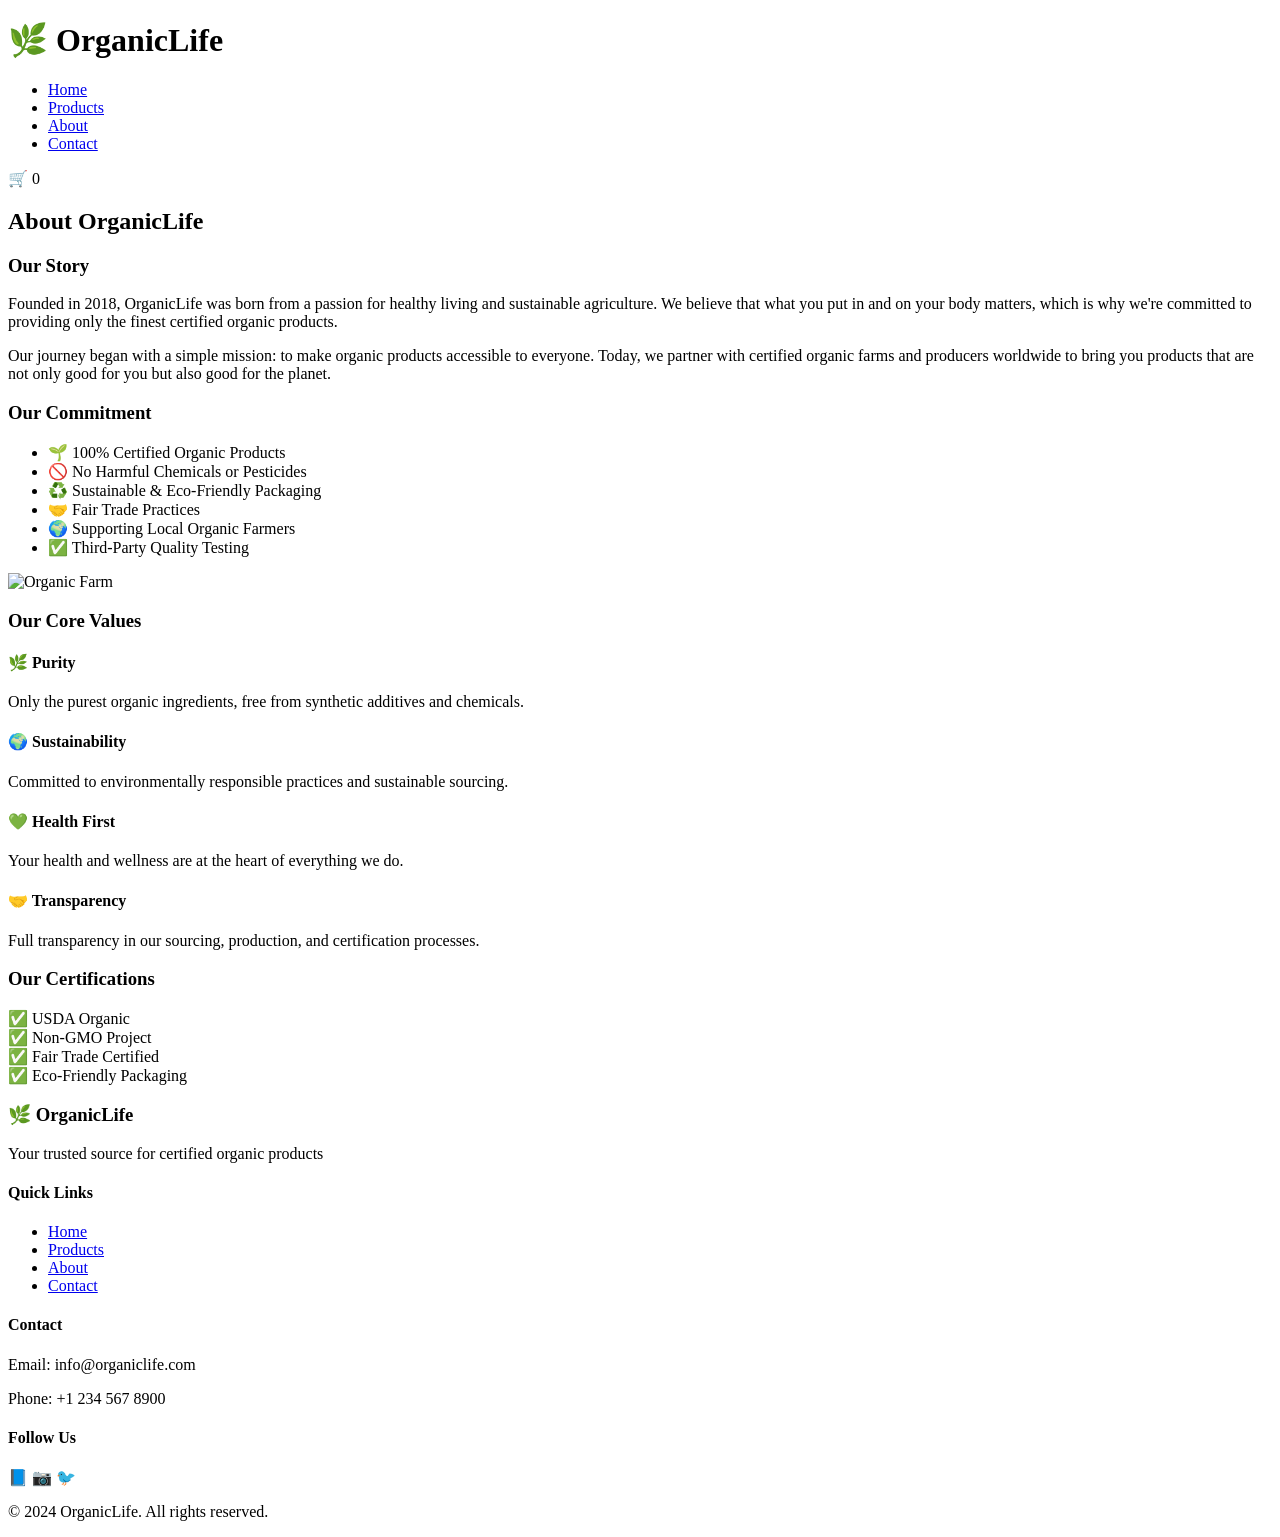
==== about.html @ 297b633a "Update and rename About.html to about.html" ====
<!DOCTYPE html>
<html lang="en">
<head>
    <meta charset="UTF-8">
    <meta name="viewport" content="width=device-width, initial-scale=1.0">
    <title>About - OrganicLife</title>
    <link rel="stylesheet" href="styles.css">
</head>
<body>
    <!-- Header -->
    <header>
        <div class="container">
            <div class="logo">
                <h1>🌿 OrganicLife</h1>
            </div>
            <nav>
                <ul>
                    <li><a href="index.html">Home</a></li>
                    <li><a href="products.html">Products</a></li>
                    <li><a href="about.html" class="active">About</a></li>
                    <li><a href="contact.html">Contact</a></li>
                </ul>
            </nav>
            <div class="cart-icon">
                <span>🛒</span>
                <span class="cart-count">0</span>
            </div>
        </div>
    </header>

    <!-- About Section -->
    <section class="about-section">
        <div class="container">
            <h2>About OrganicLife</h2>
            <div class="about-content">
                <div class="about-text">
                    <h3>Our Story</h3>
                    <p>Founded in 2018, OrganicLife was born from a passion for healthy living and sustainable agriculture. We believe that what you put in and on your body matters, which is why we're committed to providing only the finest certified organic products.</p>
                    <p>Our journey began with a simple mission: to make organic products accessible to everyone. Today, we partner with certified organic farms and producers worldwide to bring you products that are not only good for you but also good for the planet.</p>
                    
                    <h3>Our Commitment</h3>
                    <ul class="features-list">
                        <li>🌱 100% Certified Organic Products</li>
                        <li>🚫 No Harmful Chemicals or Pesticides</li>
                        <li>♻️ Sustainable & Eco-Friendly Packaging</li>
                        <li>🤝 Fair Trade Practices</li>
                        <li>🌍 Supporting Local Organic Farmers</li>
                        <li>✅ Third-Party Quality Testing</li>
                    </ul>
                </div>
                <div class="about-image">
                    <img src="https://images.unsplash.com/photo-1464226184884-fa280b87c399?w=600" alt="Organic Farm">
                </div>
            </div>
            
            <div class="values">
                <h3>Our Core Values</h3>
                <div class="values-grid">
                    <div class="value-card">
                        <h4>🌿 Purity</h4>
                        <p>Only the purest organic ingredients, free from synthetic additives and chemicals.</p>
                    </div>
                    <div class="value-card">
                        <h4>🌍 Sustainability</h4>
                        <p>Committed to environmentally responsible practices and sustainable sourcing.</p>
                    </div>
                    <div class="value-card">
                        <h4>💚 Health First</h4>
                        <p>Your health and wellness are at the heart of everything we do.</p>
                    </div>
                    <div class="value-card">
                        <h4>🤝 Transparency</h4>
                        <p>Full transparency in our sourcing, production, and certification processes.</p>
                    </div>
                </div>
            </div>

            <div class="certifications">
                <h3>Our Certifications</h3>
                <div class="cert-badges">
                    <div class="cert-badge">✅ USDA Organic</div>
                    <div class="cert-badge">✅ Non-GMO Project</div>
                    <div class="cert-badge">✅ Fair Trade Certified</div>
                    <div class="cert-badge">✅ Eco-Friendly Packaging</div>
                </div>
            </div>
        </div>
    </section>

    <!-- Footer -->
    <footer>
        <div class="container">
            <div class="footer-content">
                <div class="footer-section">
                    <h3>🌿 OrganicLife</h3>
                    <p>Your trusted source for certified organic products</p>
                </div>
                <div class="footer-section">
                    <h4>Quick Links</h4>
                    <ul>
                        <li><a href="index.html">Home</a></li>
                        <li><a href="products.html">Products</a></li>
                        <li><a href="about.html">About</a></li>
                        <li><a href="contact.html">Contact</a></li>
                    </ul>
                </div>
                <div class="footer-section">
                    <h4>Contact</h4>
                    <p>Email: info@organiclife.com</p>
                    <p>Phone: +1 234 567 8900</p>
                </div>
                <div class="footer-section">
                    <h4>Follow Us</h4>
                    <div class="social-icons">
                        <span>📘</span>
                        <span>📷</span>
                        <span>🐦</span>
                    </div>
                </div>
            </div>
            <div class="footer-bottom">
                <p>&copy; 2024 OrganicLife. All rights reserved.</p>
            </div>
        </div>
    </footer>

    <script src="script.js"></script>
</body>
</html>
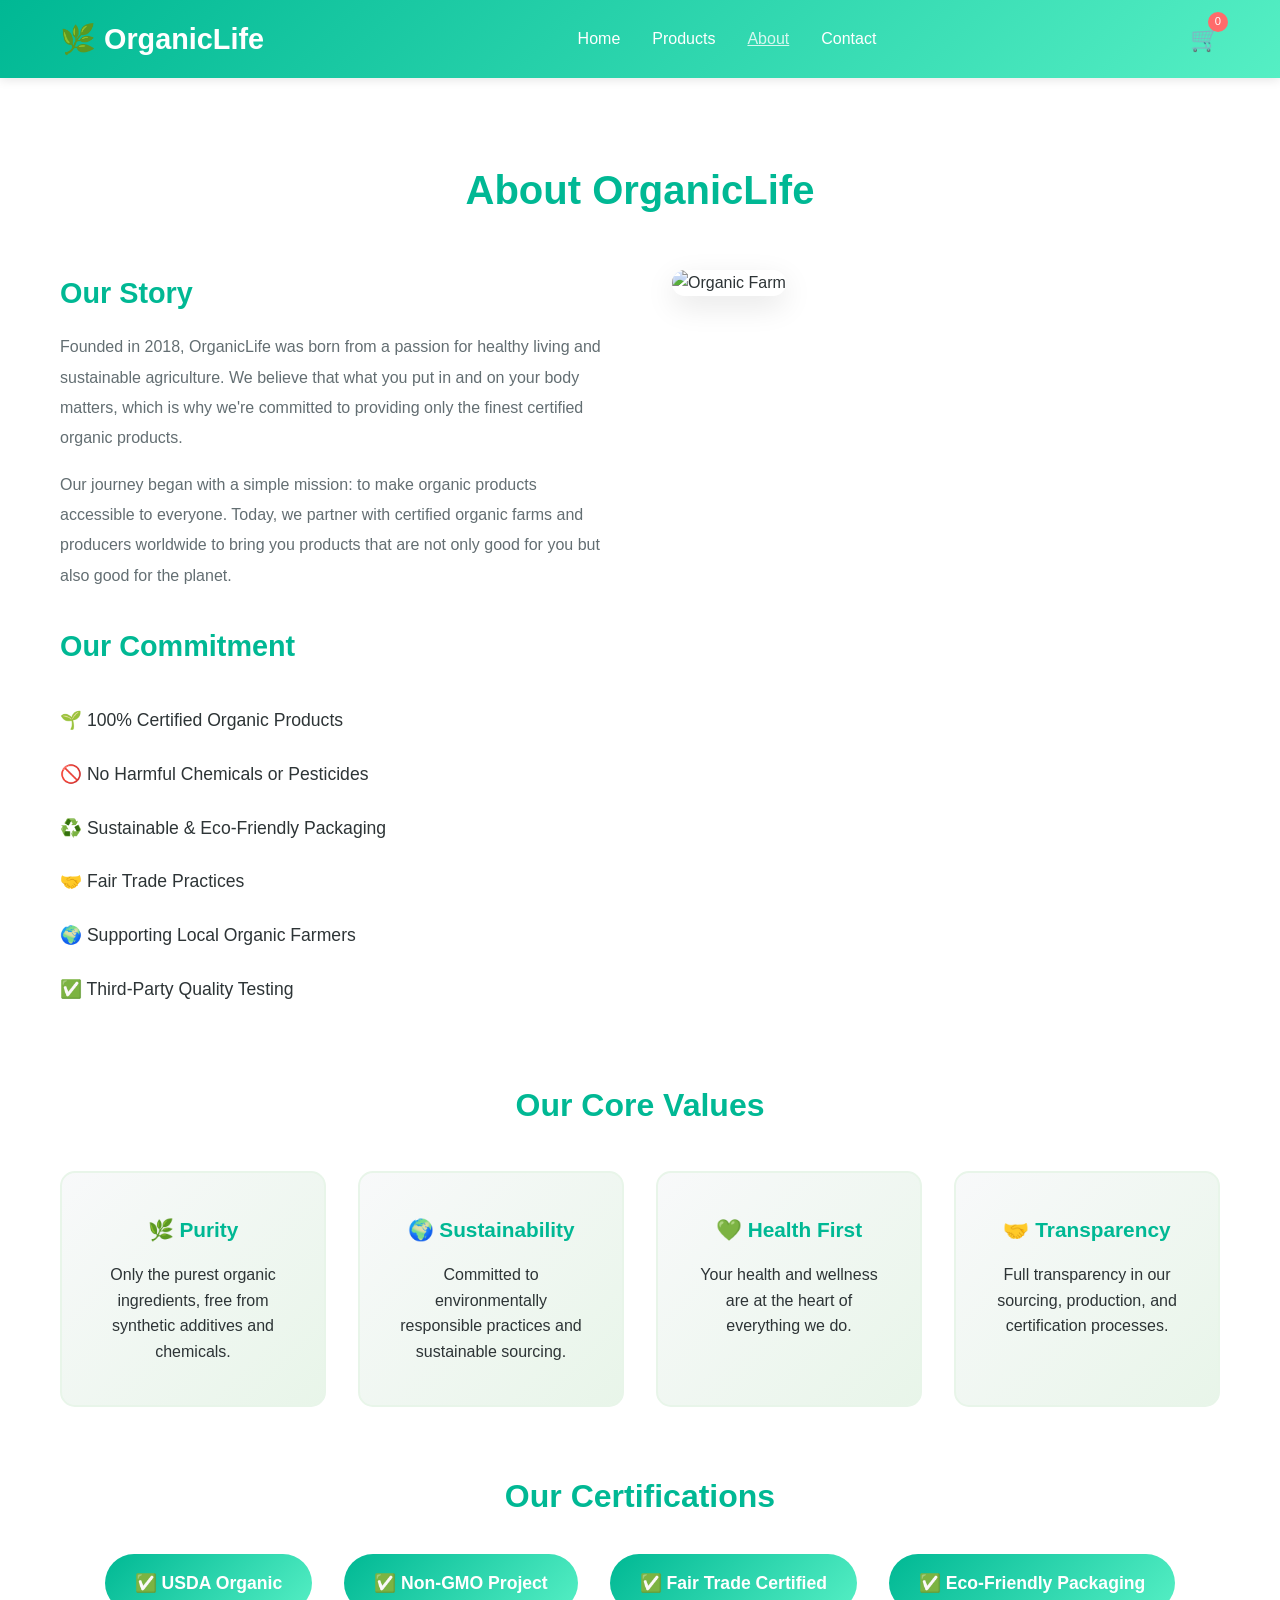
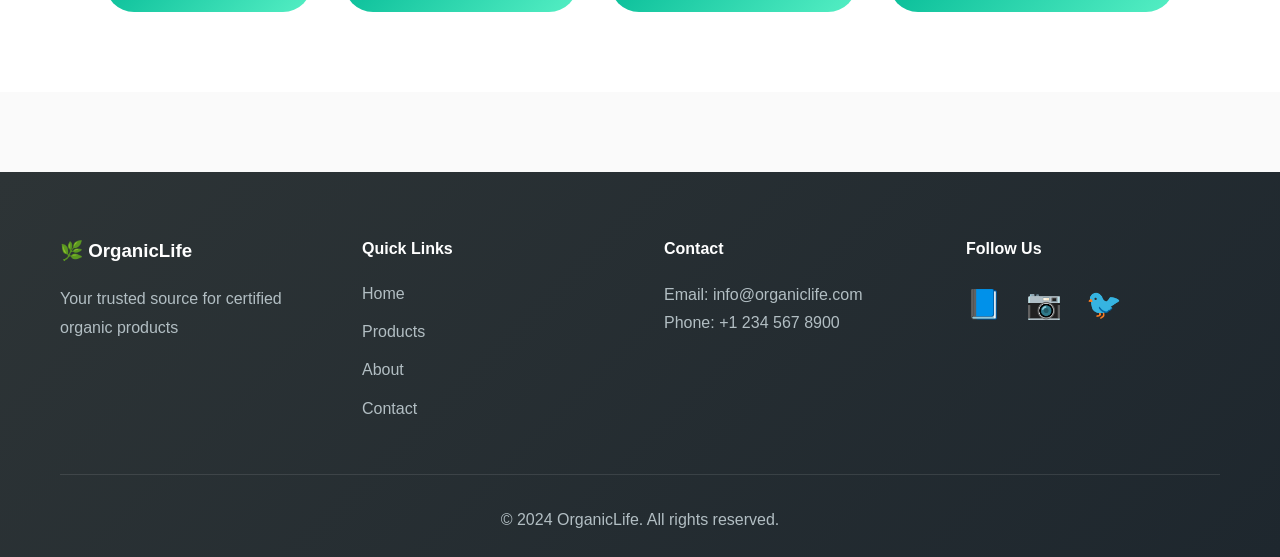
==== commit 144f498d: "Update about.html" ====
--- a/about.html
+++ b/about.html
@@ -1,6 +1,15 @@
 <!DOCTYPE html>
 <html lang="en">
 <head>
+    <!-- Google tag (gtag.js) -->
+<script async src="https://www.googletagmanager.com/gtag/js?id=G-SJ2JXGEDD1"></script>
+<script>
+  window.dataLayer = window.dataLayer || [];
+  function gtag(){dataLayer.push(arguments);}
+  gtag('js', new Date());
+
+  gtag('config', 'G-SJ2JXGEDD1');
+</script>
     <meta charset="UTF-8">
     <meta name="viewport" content="width=device-width, initial-scale=1.0">
     <title>About - OrganicLife</title>
--- a/styles.css
+++ b/styles.css
@@ -0,0 +1,700 @@
+* {
+    margin: 0;
+    padding: 0;
+    box-sizing: border-box;
+}
+
+body {
+    font-family: 'Segoe UI', Tahoma, Geneva, Verdana, sans-serif;
+    line-height: 1.6;
+    color: #2d3436;
+    background: #fafafa;
+}
+
+.container {
+    max-width: 1200px;
+    margin: 0 auto;
+    padding: 0 20px;
+}
+
+/* Header */
+header {
+    background: linear-gradient(135deg, #00b894 0%, #55efc4 100%);
+    color: white;
+    padding: 1rem 0;
+    box-shadow: 0 2px 10px rgba(0,0,0,0.1);
+    position: sticky;
+    top: 0;
+    z-index: 1000;
+}
+
+header .container {
+    display: flex;
+    justify-content: space-between;
+    align-items: center;
+}
+
+.logo h1 {
+    font-size: 1.8rem;
+    font-weight: bold;
+}
+
+nav ul {
+    display: flex;
+    list-style: none;
+    gap: 2rem;
+}
+
+nav a {
+    color: white;
+    text-decoration: none;
+    font-weight: 500;
+    transition: opacity 0.3s;
+}
+
+nav a:hover,
+nav a.active {
+    opacity: 0.8;
+    text-decoration: underline;
+}
+
+.cart-icon {
+    position: relative;
+    cursor: pointer;
+    font-size: 1.5rem;
+}
+
+.cart-count {
+    position: absolute;
+    top: -8px;
+    right: -8px;
+    background: #ff6b6b;
+    color: white;
+    border-radius: 50%;
+    width: 20px;
+    height: 20px;
+    display: flex;
+    align-items: center;
+    justify-content: center;
+    font-size: 0.7rem;
+}
+
+/* Hero Section */
+.hero {
+    background: linear-gradient(rgba(0, 184, 148, 0.85), rgba(85, 239, 196, 0.85)), 
+                url('https://images.unsplash.com/photo-1464226184884-fa280b87c399?w=1200') center/cover;
+    color: white;
+    padding: 120px 20px;
+    text-align: center;
+}
+
+.hero-content h2 {
+    font-size: 3.5rem;
+    margin-bottom: 1rem;
+    text-shadow: 2px 2px 4px rgba(0,0,0,0.2);
+}
+
+.hero-content p {
+    font-size: 1.4rem;
+    margin-bottom: 2rem;
+    text-shadow: 1px 1px 2px rgba(0,0,0,0.2);
+}
+
+.cta-button {
+    background: white;
+    color: #00b894;
+    padding: 15px 40px;
+    border: none;
+    border-radius: 30px;
+    font-size: 1.1rem;
+    font-weight: bold;
+    cursor: pointer;
+    transition: transform 0.3s, box-shadow 0.3s;
+}
+
+.cta-button:hover {
+    transform: translateY(-3px);
+    box-shadow: 0 10px 25px rgba(0,0,0,0.2);
+}
+
+/* Featured Section */
+.featured {
+    padding: 80px 20px;
+    background: white;
+}
+
+.featured h2 {
+    text-align: center;
+    font-size: 2.5rem;
+    margin-bottom: 1rem;
+    color: #00b894;
+}
+
+.section-subtitle {
+    text-align: center;
+    color: #636e72;
+    margin-bottom: 3rem;
+    font-size: 1.1rem;
+}
+
+.product-grid {
+    display: grid;
+    grid-template-columns: repeat(auto-fill, minmax(280px, 1fr));
+    gap: 2.5rem;
+}
+
+.product-card {
+    background: white;
+    border-radius: 15px;
+    overflow: hidden;
+    box-shadow: 0 5px 20px rgba(0,0,0,0.08);
+    transition: transform 0.3s, box-shadow 0.3s;
+    cursor: pointer;
+    border: 2px solid #f0f0f0;
+    position: relative;
+}
+
+.product-card:hover {
+    transform: translateY(-10px);
+    box-shadow: 0 15px 35px rgba(0,184,148,0.15);
+    border-color: #00b894;
+}
+
+.organic-badge {
+    position: absolute;
+    top: 10px;
+    right: 10px;
+    background: #00b894;
+    color: white;
+    padding: 5px 12px;
+    border-radius: 20px;
+    font-size: 0.8rem;
+    font-weight: bold;
+    z-index: 10;
+}
+
+.product-card img {
+    width: 100%;
+    height: 280px;
+    object-fit: cover;
+}
+
+.product-card h3 {
+    padding: 15px 20px 5px;
+    font-size: 1.3rem;
+    color: #2d3436;
+}
+
+.product-card .price {
+    padding: 5px 20px 10px;
+    color: #00b894;
+    font-size: 1.4rem;
+    font-weight: bold;
+}
+
+.add-to-cart-mini {
+    width: calc(100% - 40px);
+    margin: 0 20px 20px;
+    padding: 12px 20px;
+    background: linear-gradient(135deg, #00b894 0%, #55efc4 100%);
+    color: white;
+    border: none;
+    border-radius: 25px;
+    font-size: 1rem;
+    font-weight: bold;
+    cursor: pointer;
+    transition: transform 0.3s, box-shadow 0.3s;
+}
+
+.add-to-cart-mini:hover {
+    transform: translateY(-2px);
+    box-shadow: 0 5px 15px rgba(0,184,148,0.3);
+}
+
+/* Benefits Section */
+.benefits {
+    padding: 80px 20px;
+    background: linear-gradient(135deg, #f8f9fa 0%, #e8f5e9 100%);
+}
+
+.benefits h2 {
+    text-align: center;
+    font-size: 2.5rem;
+    margin-bottom: 3rem;
+    color: #00b894;
+}
+
+.benefits-grid {
+    display: grid;
+    grid-template-columns: repeat(auto-fit, minmax(250px, 1fr));
+    gap: 2rem;
+}
+
+.benefit-card {
+    background: white;
+    padding: 2.5rem;
+    border-radius: 15px;
+    text-align: center;
+    box-shadow: 0 5px 15px rgba(0,0,0,0.08);
+    transition: transform 0.3s;
+}
+
+.benefit-card:hover {
+    transform: translateY(-5px);
+}
+
+.benefit-icon {
+    font-size: 3rem;
+    display: block;
+    margin-bottom: 1rem;
+}
+
+.benefit-card h3 {
+    color: #00b894;
+    margin-bottom: 1rem;
+}
+
+/* Products Section */
+.products-section {
+    padding: 80px 20px;
+    min-height: 70vh;
+}
+
+.products-section h2 {
+    text-align: center;
+    font-size: 2.5rem;
+    margin-bottom: 1rem;
+    color: #00b894;
+}
+
+/* About Section */
+.about-section {
+    padding: 80px 20px;
+    background: white;
+}
+
+.about-section h2 {
+    text-align: center;
+    font-size: 2.5rem;
+    margin-bottom: 3rem;
+    color: #00b894;
+}
+
+.about-content {
+    display: grid;
+    grid-template-columns: 1fr 1fr;
+    gap: 4rem;
+    margin-bottom: 4rem;
+}
+
+.about-text h3 {
+    color: #00b894;
+    margin-bottom: 1rem;
+    margin-top: 2rem;
+    font-size: 1.8rem;
+}
+
+.about-text h3:first-child {
+    margin-top: 0;
+}
+
+.about-text p {
+    margin-bottom: 1rem;
+    line-height: 1.9;
+    color: #636e72;
+}
+
+.features-list {
+    list-style: none;
+    margin-top: 1.5rem;
+}
+
+.features-list li {
+    padding: 0.8rem 0;
+    font-size: 1.1rem;
+    color: #2d3436;
+}
+
+.about-image img {
+    width: 100%;
+    border-radius: 15px;
+    box-shadow: 0 10px 30px rgba(0,0,0,0.1);
+}
+
+.values {
+    margin-top: 4rem;
+}
+
+.values h3 {
+    text-align: center;
+    color: #00b894;
+    margin-bottom: 2.5rem;
+    font-size: 2rem;
+}
+
+.values-grid {
+    display: grid;
+    grid-template-columns: repeat(auto-fit, minmax(250px, 1fr));
+    gap: 2rem;
+}
+
+.value-card {
+    background: linear-gradient(135deg, #f8f9fa 0%, #e8f5e9 100%);
+    padding: 2.5rem;
+    border-radius: 15px;
+    text-align: center;
+    border: 2px solid #e8f5e9;
+    transition: transform 0.3s, border-color 0.3s;
+}
+
+.value-card:hover {
+    transform: translateY(-5px);
+    border-color: #00b894;
+}
+
+.value-card h4 {
+    color: #00b894;
+    margin-bottom: 1rem;
+    font-size: 1.3rem;
+}
+
+.certifications {
+    margin-top: 4rem;
+    text-align: center;
+}
+
+.certifications h3 {
+    color: #00b894;
+    margin-bottom: 2rem;
+    font-size: 2rem;
+}
+
+.cert-badges {
+    display: flex;
+    justify-content: center;
+    gap: 2rem;
+    flex-wrap: wrap;
+}
+
+.cert-badge {
+    background: linear-gradient(135deg, #00b894 0%, #55efc4 100%);
+    color: white;
+    padding: 15px 30px;
+    border-radius: 30px;
+    font-weight: bold;
+    font-size: 1.1rem;
+}
+
+/* Contact Section */
+.contact-section {
+    padding: 80px 20px;
+    background: white;
+}
+
+.contact-section h2 {
+    text-align: center;
+    font-size: 2.5rem;
+    margin-bottom: 1rem;
+    color: #00b894;
+}
+
+.contact-content {
+    display: grid;
+    grid-template-columns: 1fr 1fr;
+    gap: 4rem;
+    margin-top: 3rem;
+}
+
+.contact-info h3 {
+    color: #00b894;
+    margin-bottom: 1rem;
+    font-size: 1.8rem;
+}
+
+.contact-info > p {
+    color: #636e72;
+    line-height: 1.8;
+    margin-bottom: 2rem;
+}
+
+.info-item {
+    margin: 2.5rem 0;
+}
+
+.info-item h4 {
+    color: #00b894;
+    margin-bottom: 0.8rem;
+    font-size: 1.2rem;
+}
+
+.info-item p {
+    color: #636e72;
+    line-height: 1.8;
+}
+
+.contact-form {
+    background: linear-gradient(135deg, #f8f9fa 0%, #e8f5e9 100%);
+    padding: 2.5rem;
+    border-radius: 15px;
+    box-shadow: 0 5px 20px rgba(0,0,0,0.08);
+}
+
+.contact-form h3 {
+    color: #00b894;
+    margin-bottom: 2rem;
+    font-size: 1.8rem;
+}
+
+.form-group {
+    margin-bottom: 1.5rem;
+}
+
+.form-group label {
+    display: block;
+    margin-bottom: 0.5rem;
+    color: #2d3436;
+    font-weight: 600;
+}
+
+.form-group input,
+.form-group textarea {
+    width: 100%;
+    padding: 14px;
+    border: 2px solid #dfe6e9;
+    border-radius: 8px;
+    font-size: 1rem;
+    font-family: inherit;
+    transition: border-color 0.3s;
+}
+
+.form-group input:focus,
+.form-group textarea:focus {
+    outline: none;
+    border-color: #00b894;
+}
+
+.submit-btn {
+    background: linear-gradient(135deg, #00b894 0%, #55efc4 100%);
+    color: white;
+    padding: 14px 40px;
+    border: none;
+    border-radius: 30px;
+    font-size: 1.1rem;
+    font-weight: bold;
+    cursor: pointer;
+    transition: transform 0.3s, box-shadow 0.3s;
+}
+
+.submit-btn:hover {
+    transform: translateY(-2px);
+    box-shadow: 0 5px 15px rgba(0,184,148,0.3);
+}
+
+/* Product Detail */
+.product-detail-section {
+    padding: 80px 20px;
+    min-height: 70vh;
+    background: white;
+}
+
+.product-detail {
+    display: grid;
+    grid-template-columns: 1fr 1fr;
+    gap: 4rem;
+    margin-top: 2rem;
+}
+
+.product-detail-image img {
+    width: 100%;
+    border-radius: 15px;
+    box-shadow: 0 10px 30px rgba(0,0,0,0.1);
+}
+
+.product-detail-info h1 {
+    color: #00b894;
+    margin-bottom: 1rem;
+    font-size: 2.5rem;
+}
+
+.product-detail-price {
+    font-size: 2.2rem;
+    color: #00b894;
+    font-weight: bold;
+    margin: 1.5rem 0;
+}
+
+.product-detail-description {
+    line-height: 1.9;
+    margin: 2rem 0;
+    color: #636e72;
+    font-size: 1.1rem;
+}
+
+.product-features {
+    background: linear-gradient(135deg, #f8f9fa 0%, #e8f5e9 100%);
+    padding: 1.5rem;
+    border-radius: 10px;
+    margin: 2rem 0;
+}
+
+.product-features h3 {
+    color: #00b894;
+    margin-bottom: 1rem;
+}
+
+.product-features ul {
+    list-style: none;
+    padding: 0;
+}
+
+.product-features li {
+    padding: 0.5rem 0;
+    color: #2d3436;
+}
+
+.size-selector {
+    margin: 2.5rem 0;
+}
+
+.size-selector h3 {
+    margin-bottom: 1rem;
+    color: #2d3436;
+}
+
+.sizes {
+    display: flex;
+    gap: 1rem;
+}
+
+.size-btn {
+    padding: 12px 24px;
+    border: 2px solid #00b894;
+    background: white;
+    color: #00b894;
+    border-radius: 8px;
+    cursor: pointer;
+    font-weight: 600;
+    transition: all 0.3s;
+}
+
+.size-btn:hover,
+.size-btn.active {
+    background: #00b894;
+    color: white;
+}
+
+.add-to-cart-btn {
+    background: linear-gradient(135deg, #00b894 0%, #55efc4 100%);
+    color: white;
+    padding: 16px 50px;
+    border: none;
+    border-radius: 30px;
+    font-size: 1.2rem;
+    font-weight: bold;
+    cursor: pointer;
+    margin-top: 2rem;
+    transition: transform 0.3s, box-shadow 0.3s;
+}
+
+.add-to-cart-btn:hover {
+    transform: translateY(-3px);
+    box-shadow: 0 10px 25px rgba(0,184,148,0.3);
+}
+
+/* Footer */
+footer {
+    background: linear-gradient(135deg, #2d3436 0%, #1e272e 100%);
+    color: white;
+    padding: 4rem 0 1.5rem;
+    margin-top: 5rem;
+}
+
+.footer-content {
+    display: grid;
+    grid-template-columns: repeat(auto-fit, minmax(250px, 1fr));
+    gap: 3rem;
+    margin-bottom: 2.5rem;
+}
+
+.footer-section h3,
+.footer-section h4 {
+    margin-bottom: 1.2rem;
+}
+
+.footer-section p {
+    color: #b2bec3;
+    line-height: 1.8;
+}
+
+.footer-section ul {
+    list-style: none;
+}
+
+.footer-section ul li {
+    margin-bottom: 0.8rem;
+}
+
+.footer-section a {
+    color: #b2bec3;
+    text-decoration: none;
+    transition: color 0.3s;
+}
+
+.footer-section a:hover {
+    color: #55efc4;
+}
+
+.social-icons {
+    display: flex;
+    gap: 1.5rem;
+    font-size: 1.8rem;
+}
+
+.social-icons span {
+    cursor: pointer;
+    transition: transform 0.3s;
+}
+
+.social-icons span:hover {
+    transform: scale(1.2);
+}
+
+.footer-bottom {
+    text-align: center;
+    padding-top: 2rem;
+    border-top: 1px solid rgba(255,255,255,0.1);
+    color: #b2bec3;
+}
+
+/* Responsive */
+@media (max-width: 768px) {
+    header .container {
+        flex-direction: column;
+        gap: 1rem;
+    }
+    
+    nav ul {
+        flex-direction: column;
+        gap: 0.5rem;
+        text-align: center;
+    }
+    
+    .hero-content h2 {
+        font-size: 2.2rem;
+    }
+    
+    .about-content,
+    .contact-content,
+    .product-detail {
+        grid-template-columns: 1fr;
+    }
+    
+    .product-grid {
+        grid-template-columns: repeat(auto-fill, minmax(250px, 1fr));
+    }
+
+    .cert-badges {
+        flex-direction: column;
+        align-items: center;
+    }
+}
